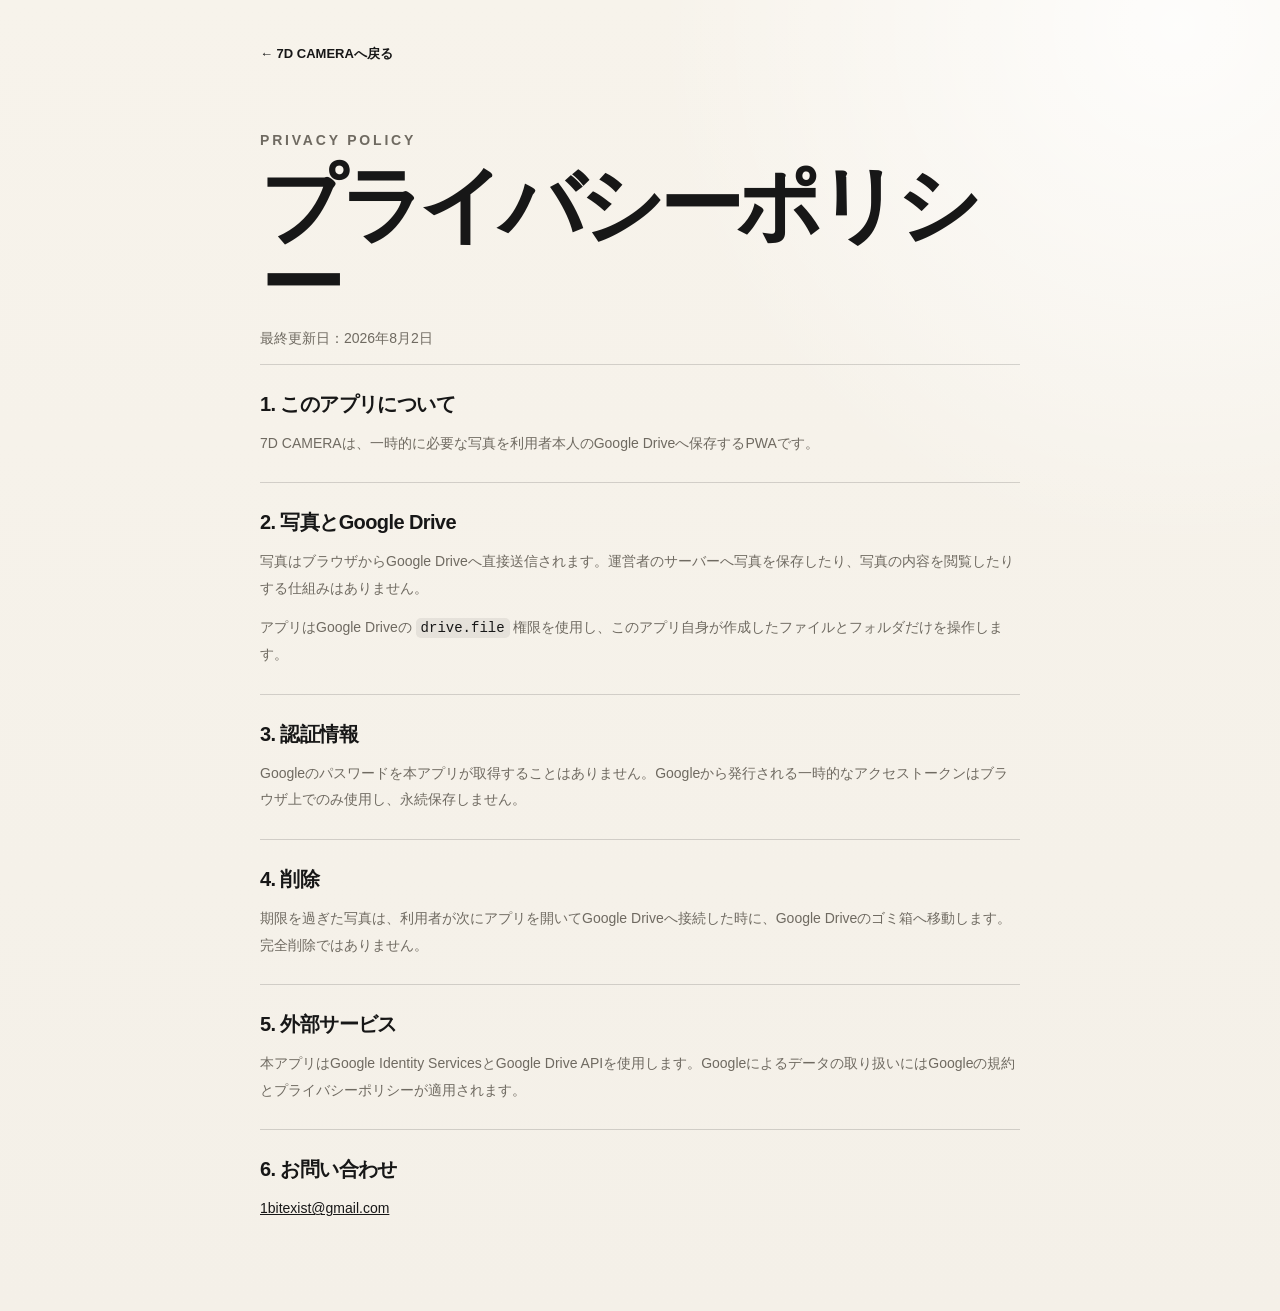
==== privacy.html @ 696d30a4 "Publish 7D CAMERA v0.2.3" ====
<!doctype html>
<html lang="ja">
<head>
  <meta charset="utf-8">
  <meta name="viewport" content="width=device-width, initial-scale=1">
  <meta name="theme-color" content="#f4f0e8">
  <title>プライバシーポリシー — 7D CAMERA</title>
  <link rel="stylesheet" href="styles.css">
</head>
<body class="legal-page">
  <main class="legal-shell">
    <a class="legal-back" href="./">← 7D CAMERAへ戻る</a>
    <p class="eyebrow">PRIVACY POLICY</p>
    <h1>プライバシーポリシー</h1>
    <p class="legal-updated">最終更新日：2026年8月2日</p>

    <section>
      <h2>1. このアプリについて</h2>
      <p>7D CAMERAは、一時的に必要な写真を利用者本人のGoogle Driveへ保存するPWAです。</p>
    </section>
    <section>
      <h2>2. 写真とGoogle Drive</h2>
      <p>写真はブラウザからGoogle Driveへ直接送信されます。運営者のサーバーへ写真を保存したり、写真の内容を閲覧したりする仕組みはありません。</p>
      <p>アプリはGoogle Driveの <code>drive.file</code> 権限を使用し、このアプリ自身が作成したファイルとフォルダだけを操作します。</p>
    </section>
    <section>
      <h2>3. 認証情報</h2>
      <p>Googleのパスワードを本アプリが取得することはありません。Googleから発行される一時的なアクセストークンはブラウザ上でのみ使用し、永続保存しません。</p>
    </section>
    <section>
      <h2>4. 削除</h2>
      <p>期限を過ぎた写真は、利用者が次にアプリを開いてGoogle Driveへ接続した時に、Google Driveのゴミ箱へ移動します。完全削除ではありません。</p>
    </section>
    <section>
      <h2>5. 外部サービス</h2>
      <p>本アプリはGoogle Identity ServicesとGoogle Drive APIを使用します。Googleによるデータの取り扱いにはGoogleの規約とプライバシーポリシーが適用されます。</p>
    </section>
    <section>
      <h2>6. お問い合わせ</h2>
      <p><a href="mailto:1bitexist@gmail.com">1bitexist@gmail.com</a></p>
    </section>
  </main>
</body>
</html>
---- styles.css ----
:root {
  color-scheme: light;
  --paper: #f4f0e8;
  --ink: #171717;
  --muted: #6f6a61;
  --line: rgba(23, 23, 23, 0.16);
  --panel: rgba(255, 255, 255, 0.42);
  --white: #fffef9;
  --danger: #9b2c24;
  --shadow: 0 18px 55px rgba(27, 24, 20, 0.11);
  --radius-lg: 28px;
  --radius-md: 18px;
  --safe-top: env(safe-area-inset-top, 0px);
  --safe-bottom: env(safe-area-inset-bottom, 0px);
  font-family: Inter, "Helvetica Neue", Arial, "Hiragino Kaku Gothic ProN", "Yu Gothic", sans-serif;
}

* { box-sizing: border-box; }

html { background: var(--paper); }

body {
  margin: 0;
  min-width: 320px;
  background:
    radial-gradient(circle at 92% 2%, rgba(255,255,255,.82), transparent 30%),
    linear-gradient(180deg, #f7f3eb 0%, var(--paper) 100%);
  color: var(--ink);
  min-height: 100vh;
}

button, input { font: inherit; }
button { color: inherit; }
button:focus-visible, a:focus-visible { outline: 3px solid var(--ink); outline-offset: 4px; }

.app-shell {
  width: min(100%, 1120px);
  margin: 0 auto;
  padding: calc(18px + var(--safe-top)) 22px calc(28px + var(--safe-bottom));
}

.topbar {
  display: flex;
  align-items: center;
  justify-content: space-between;
  gap: 18px;
  padding-bottom: 18px;
  border-bottom: 1px solid var(--line);
}

.brand {
  display: inline-flex;
  align-items: center;
  gap: 12px;
  color: inherit;
  text-decoration: none;
}

.brand-mark {
  display: grid;
  place-items: center;
  width: 48px;
  height: 48px;
  border: 2px solid var(--ink);
  border-radius: 50%;
  font-size: 18px;
  font-weight: 800;
  letter-spacing: -0.06em;
}

.brand-copy { display: grid; gap: 2px; }
.brand-copy strong { font-size: 15px; letter-spacing: .18em; }
.brand-copy small { color: var(--muted); font-size: 11px; letter-spacing: .04em; }

.connect-button {
  display: inline-flex;
  align-items: center;
  gap: 8px;
  min-height: 42px;
  padding: 0 14px;
  border: 1px solid var(--ink);
  border-radius: 999px;
  background: transparent;
  font-size: 13px;
  font-weight: 700;
  cursor: pointer;
}

.status-dot {
  width: 8px;
  height: 8px;
  border-radius: 50%;
  background: #a7a199;
}
.connect-button.connected .status-dot { background: #1f7a4f; }
.connect-button:disabled { opacity: .55; cursor: wait; }

.hero {
  display: grid;
  grid-template-columns: minmax(0, 1.45fr) minmax(220px, .55fr);
  grid-template-areas:
    "copy camera"
    "expiry camera";
  gap: 26px 42px;
  padding: clamp(48px, 8vw, 94px) 0 clamp(54px, 8vw, 90px);
}

.hero-copy { grid-area: copy; align-self: end; }
.eyebrow {
  margin: 0 0 13px;
  color: var(--muted);
  font-size: 11px;
  font-weight: 800;
  letter-spacing: .2em;
}

h1 {
  margin: 0;
  max-width: 760px;
  font-size: clamp(54px, 9.5vw, 126px);
  line-height: .91;
  letter-spacing: -.075em;
  font-weight: 780;
}

.hero-description {
  margin: 28px 0 0;
  color: var(--muted);
  font-size: clamp(14px, 1.8vw, 18px);
  line-height: 1.9;
}

.camera-button {
  grid-area: camera;
  align-self: center;
  justify-self: center;
  display: grid;
  justify-items: center;
  gap: 14px;
  border: 0;
  background: transparent;
  cursor: pointer;
}

.camera-ring {
  display: grid;
  place-items: center;
  width: clamp(184px, 26vw, 286px);
  aspect-ratio: 1;
  border: 2px solid var(--ink);
  border-radius: 50%;
  transition: transform .2s ease, background .2s ease;
}

.camera-lens {
  width: 72%;
  aspect-ratio: 1;
  border-radius: 50%;
  background: var(--ink);
  box-shadow: inset 0 0 0 2px var(--ink);
  transition: transform .2s ease, background .2s ease;
}
.camera-button:hover .camera-ring { transform: scale(1.025); background: rgba(255,255,255,.45); }
.camera-button:active .camera-lens { transform: scale(.92); }
.camera-button:disabled { opacity: .42; cursor: not-allowed; }
.camera-label { font-size: 13px; font-weight: 800; letter-spacing: .18em; }

.expiry-strip {
  grid-area: expiry;
  display: flex;
  align-items: center;
  gap: 18px;
  width: fit-content;
  padding-top: 22px;
  border-top: 1px solid var(--ink);
}
.expiry-strip > div { display: flex; align-items: baseline; gap: 4px; }
.expiry-number { font-size: 52px; line-height: .8; font-weight: 800; letter-spacing: -.08em; }
.expiry-unit { font-size: 11px; font-weight: 800; letter-spacing: .13em; }
.expiry-strip p { margin: 0; color: var(--muted); font-size: 12px; line-height: 1.55; }

.library {
  padding: 32px;
  border: 1px solid var(--line);
  border-radius: var(--radius-lg);
  background: var(--panel);
  backdrop-filter: blur(14px);
  box-shadow: var(--shadow);
}

.section-heading {
  display: flex;
  justify-content: space-between;
  align-items: end;
  gap: 18px;
  margin-bottom: 22px;
}
.section-heading h2 { margin: 0; font-size: clamp(28px, 4vw, 48px); letter-spacing: -.055em; }
.section-actions { display: flex; gap: 12px; }
.text-button {
  padding: 0 0 4px;
  border: 0;
  border-bottom: 1px solid currentColor;
  background: transparent;
  font-size: 12px;
  font-weight: 800;
  cursor: pointer;
}
.text-button:disabled { opacity: .35; cursor: not-allowed; }

.summary-bar {
  display: flex;
  justify-content: space-between;
  gap: 12px;
  margin-bottom: 18px;
  padding: 14px 0;
  border-top: 1px solid var(--line);
  border-bottom: 1px solid var(--line);
  color: var(--muted);
  font-size: 12px;
  font-weight: 700;
}

.empty-state {
  display: grid;
  place-items: center;
  min-height: 320px;
  text-align: center;
}
.empty-symbol {
  display: grid;
  place-items: center;
  width: 78px;
  height: 78px;
  margin-bottom: 20px;
  border: 1px solid var(--line);
  border-radius: 50%;
  color: var(--muted);
  font-size: 48px;
  font-weight: 200;
}
.empty-state p { margin: 0 0 8px; font-weight: 800; }
.empty-state small { max-width: 370px; color: var(--muted); line-height: 1.7; }

.photo-grid {
  display: grid;
  grid-template-columns: repeat(3, minmax(0, 1fr));
  gap: 24px 18px;
}

.photo-card { min-width: 0; }
.photo-frame {
  position: relative;
  overflow: hidden;
  aspect-ratio: 4 / 3;
  border-radius: var(--radius-md);
  background: #ddd8cf;
}
.photo-image { width: 100%; height: 100%; object-fit: cover; display: block; opacity: 0; transition: opacity .25s ease; }
.photo-image.loaded { opacity: 1; }
.photo-placeholder {
  position: absolute;
  inset: 0;
  background: linear-gradient(105deg, #ded9d0 20%, #ece8df 40%, #ded9d0 60%);
  background-size: 220% 100%;
  animation: shimmer 1.4s linear infinite;
}
.photo-image.loaded + .days-badge ~ .photo-placeholder { display: none; }
.days-badge {
  position: absolute;
  top: 12px;
  left: 12px;
  padding: 7px 10px;
  border-radius: 999px;
  background: rgba(19,19,19,.82);
  color: white;
  font-size: 11px;
  font-weight: 800;
  backdrop-filter: blur(8px);
}
.days-badge.urgent { background: rgba(142, 43, 34, .9); }
.photo-meta {
  display: flex;
  align-items: center;
  justify-content: space-between;
  gap: 12px;
  padding: 11px 3px 0;
}
.photo-date { color: var(--muted); font-size: 11px; }
.photo-actions { display: flex; align-items: center; gap: 10px; }
.keep-button, .trash-button {
  border: 0;
  background: transparent;
  font-size: 11px;
  font-weight: 850;
  letter-spacing: .08em;
  cursor: pointer;
}
.keep-button { padding: 4px 0; border-bottom: 1px solid currentColor; }
.trash-button { color: var(--muted); padding: 4px 0; }

.principle { padding: clamp(62px, 10vw, 110px) 0; text-align: center; }
.principle blockquote { margin: 0; font-size: clamp(28px, 5.3vw, 66px); line-height: 1.22; letter-spacing: -.055em; font-weight: 720; }

footer {
  display: flex;
  justify-content: space-between;
  padding-top: 16px;
  border-top: 1px solid var(--line);
  color: var(--muted);
  font-size: 10px;
  font-weight: 800;
  letter-spacing: .15em;
}

.capture-dialog, .confirm-dialog {
  width: min(calc(100% - 28px), 620px);
  max-height: calc(100vh - 28px);
  padding: 0;
  border: 0;
  border-radius: 26px;
  background: var(--white);
  color: var(--ink);
  box-shadow: 0 28px 90px rgba(0,0,0,.25);
}
.capture-dialog::backdrop, .confirm-dialog::backdrop { background: rgba(18,17,15,.62); backdrop-filter: blur(8px); }
.dialog-card { padding: 18px; }
.dialog-card.compact { padding: 30px; }
.dialog-image-wrap { position: relative; overflow: hidden; aspect-ratio: 4/3; border-radius: 18px; background: #ddd; }
.dialog-image-wrap img { width: 100%; height: 100%; object-fit: contain; background: #181818; }
.preview-badge { position: absolute; top: 14px; left: 14px; padding: 8px 11px; border-radius: 999px; background: rgba(255,255,255,.9); font-size: 11px; font-weight: 800; }
.dialog-copy { padding: 22px 4px 18px; }
.dialog-copy h2 { margin: 0 0 10px; font-size: 28px; letter-spacing: -.04em; }
.dialog-copy p:not(.eyebrow) { margin: 0; color: var(--muted); font-size: 13px; line-height: 1.7; }
.dialog-actions { display: grid; grid-template-columns: 1fr 1.3fr; gap: 10px; }
.dialog-actions button { min-height: 50px; border-radius: 999px; font-weight: 800; cursor: pointer; }
.secondary-button { border: 1px solid var(--line); background: transparent; }
.primary-button { border: 1px solid var(--ink); background: var(--ink); color: white; }
.danger-button { border: 1px solid var(--danger); background: var(--danger); color: white; }

.loading-overlay {
  position: fixed;
  inset: 0;
  z-index: 100;
  display: grid;
  place-content: center;
  justify-items: center;
  gap: 16px;
  background: rgba(244,240,232,.84);
  backdrop-filter: blur(12px);
}
.loading-overlay[hidden] { display: none; }
.loader { width: 42px; height: 42px; border: 3px solid rgba(23,23,23,.16); border-top-color: var(--ink); border-radius: 50%; animation: spin .8s linear infinite; }
.loading-overlay p { margin: 0; font-size: 13px; font-weight: 800; }

.toast {
  position: fixed;
  z-index: 120;
  left: 50%;
  bottom: calc(22px + var(--safe-bottom));
  transform: translate(-50%, 24px);
  max-width: calc(100% - 36px);
  padding: 12px 16px;
  border-radius: 999px;
  background: var(--ink);
  color: white;
  font-size: 12px;
  font-weight: 700;
  opacity: 0;
  pointer-events: none;
  transition: opacity .2s ease, transform .2s ease;
}
.toast.show { opacity: 1; transform: translate(-50%, 0); }

.visually-hidden {
  position: absolute !important;
  width: 1px !important;
  height: 1px !important;
  padding: 0 !important;
  margin: -1px !important;
  overflow: hidden !important;
  clip: rect(0, 0, 0, 0) !important;
  white-space: nowrap !important;
  border: 0 !important;
}

@keyframes shimmer { to { background-position-x: -220%; } }
@keyframes spin { to { transform: rotate(360deg); } }

@media (max-width: 820px) {
  .hero {
    grid-template-columns: 1fr;
    grid-template-areas: "copy" "camera" "expiry";
  }
  .camera-button { margin-top: 18px; }
  .camera-ring { width: min(58vw, 260px); }
  .expiry-strip { justify-self: center; }
  .photo-grid { grid-template-columns: repeat(2, minmax(0, 1fr)); }
}

@media (max-width: 560px) {
  .app-shell { padding-left: 14px; padding-right: 14px; }
  .brand-copy small { display: none; }
  .connect-button { padding: 0 12px; }
  .hero { padding-top: 44px; }
  h1 { font-size: clamp(52px, 17vw, 84px); }
  .hero-description br { display: none; }
  .library { padding: 22px 14px; border-radius: 22px; }
  .section-heading { align-items: start; }
  .section-actions { flex-direction: column; align-items: flex-end; }
  .photo-grid { gap: 18px 10px; }
  .photo-meta { align-items: flex-start; flex-direction: column; gap: 7px; }
  .photo-actions { width: 100%; justify-content: space-between; }
  .empty-state { min-height: 280px; padding: 0 20px; }
  .dialog-card { padding: 10px; }
  .dialog-card.compact { padding: 24px 18px; }
  .dialog-copy { padding-left: 8px; padding-right: 8px; }
}

@media (prefers-reduced-motion: reduce) {
  *, *::before, *::after { scroll-behavior: auto !important; animation-duration: .001ms !important; animation-iteration-count: 1 !important; transition-duration: .001ms !important; }
}

/* Public distribution additions */
.topbar-actions { display: flex; align-items: center; gap: 10px; }
.icon-text-button {
  min-height: 42px;
  padding: 0 13px;
  border: 1px solid var(--line);
  border-radius: 999px;
  background: rgba(255,255,255,.28);
  font-size: 12px;
  font-weight: 800;
  cursor: pointer;
}
.how-it-works {
  display: grid;
  grid-template-columns: repeat(3, 1fr);
  gap: 1px;
  margin: 0 0 26px;
  overflow: hidden;
  border: 1px solid var(--line);
  border-radius: 18px;
  background: var(--line);
}
.how-it-works > div {
  display: flex;
  align-items: center;
  gap: 12px;
  min-height: 72px;
  padding: 16px 20px;
  background: rgba(255,255,255,.46);
}
.how-it-works span {
  display: grid;
  place-items: center;
  flex: 0 0 auto;
  width: 30px;
  height: 30px;
  border: 1px solid var(--ink);
  border-radius: 50%;
  font-size: 11px;
  font-weight: 850;
}
.how-it-works p { margin: 0; font-size: 13px; font-weight: 800; }
footer nav { display: flex; gap: 16px; }
footer a { color: inherit; text-decoration: none; border-bottom: 1px solid transparent; }
footer a:hover { border-bottom-color: currentColor; }
footer b { font-weight: 800; }
.dialog-actions.single-action { grid-template-columns: 1fr; }

.legal-page { min-height: 100vh; }
.legal-shell {
  width: min(calc(100% - 36px), 760px);
  margin: 0 auto;
  padding: calc(44px + var(--safe-top)) 0 calc(64px + var(--safe-bottom));
}
.legal-back { display: inline-block; margin-bottom: 64px; color: var(--ink); font-size: 13px; font-weight: 800; text-decoration: none; }
.legal-shell h1 { max-width: none; font-size: clamp(46px, 9vw, 84px); line-height: .95; }
.legal-updated { margin: 20px 0 52px; color: var(--muted); font-size: 12px; }
.legal-shell section { padding: 26px 0; border-top: 1px solid var(--line); }
.legal-shell h2 { margin: 0 0 12px; font-size: 20px; letter-spacing: -.03em; }
.legal-shell p { margin: 0 0 12px; color: var(--muted); font-size: 14px; line-height: 1.9; }
.legal-shell p:last-child { margin-bottom: 0; }
.legal-shell a { color: var(--ink); }
.legal-shell code { padding: 2px 5px; border-radius: 5px; background: rgba(23,23,23,.07); color: var(--ink); }

@media (max-width: 560px) {
  .topbar { align-items: flex-start; }
  .topbar-actions { flex-direction: column-reverse; align-items: flex-end; gap: 7px; }
  .icon-text-button { min-height: 34px; padding: 0 10px; }
  .connect-button { min-height: 38px; }
  .how-it-works { grid-template-columns: 1fr; }
  .how-it-works > div { min-height: 58px; }
  footer { align-items: flex-start; gap: 18px; }
  footer nav { flex-direction: column; gap: 8px; text-align: right; }
}
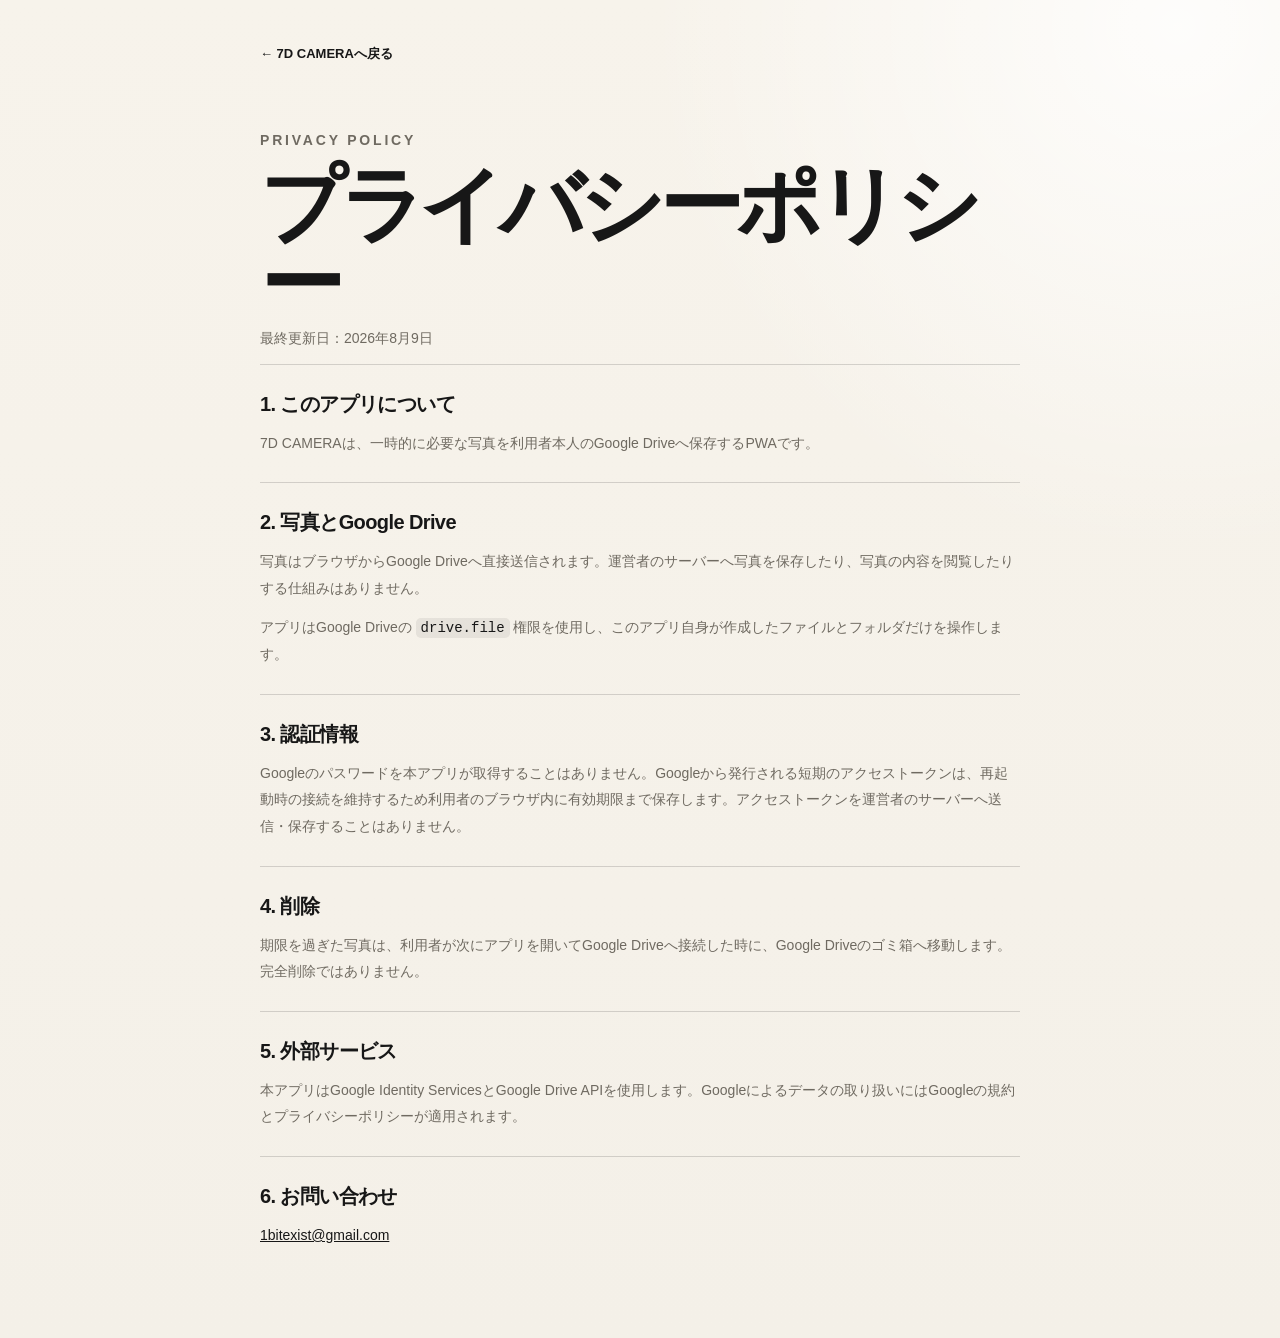
==== commit 0393fd0b: "Document browser-side token persistence" ====
--- a/privacy.html
+++ b/privacy.html
@@ -12,7 +12,7 @@
     <a class="legal-back" href="./">← 7D CAMERAへ戻る</a>
     <p class="eyebrow">PRIVACY POLICY</p>
     <h1>プライバシーポリシー</h1>
-    <p class="legal-updated">最終更新日：2026年8月2日</p>
+    <p class="legal-updated">最終更新日：2026年8月9日</p>
 
     <section>
       <h2>1. このアプリについて</h2>
@@ -25,7 +25,7 @@
     </section>
     <section>
       <h2>3. 認証情報</h2>
-      <p>Googleのパスワードを本アプリが取得することはありません。Googleから発行される一時的なアクセストークンはブラウザ上でのみ使用し、永続保存しません。</p>
+      <p>Googleのパスワードを本アプリが取得することはありません。Googleから発行される短期のアクセストークンは、再起動時の接続を維持するため利用者のブラウザ内に有効期限まで保存します。アクセストークンを運営者のサーバーへ送信・保存することはありません。</p>
     </section>
     <section>
       <h2>4. 削除</h2>
--- a/styles.css
+++ b/styles.css
@@ -121,6 +121,11 @@
   line-height: .91;
   letter-spacing: -.075em;
   font-weight: 780;
+}
+
+.headline-line {
+  display: block;
+  white-space: nowrap;
 }
 
 .hero-description {
@@ -403,7 +408,7 @@
   .brand-copy small { display: none; }
   .connect-button { padding: 0 12px; }
   .hero { padding-top: 44px; }
-  h1 { font-size: clamp(52px, 17vw, 84px); }
+  h1 { font-size: clamp(44px, 15.5vw, 84px); }
   .hero-description br { display: none; }
   .library { padding: 22px 14px; border-radius: 22px; }
   .section-heading { align-items: start; }
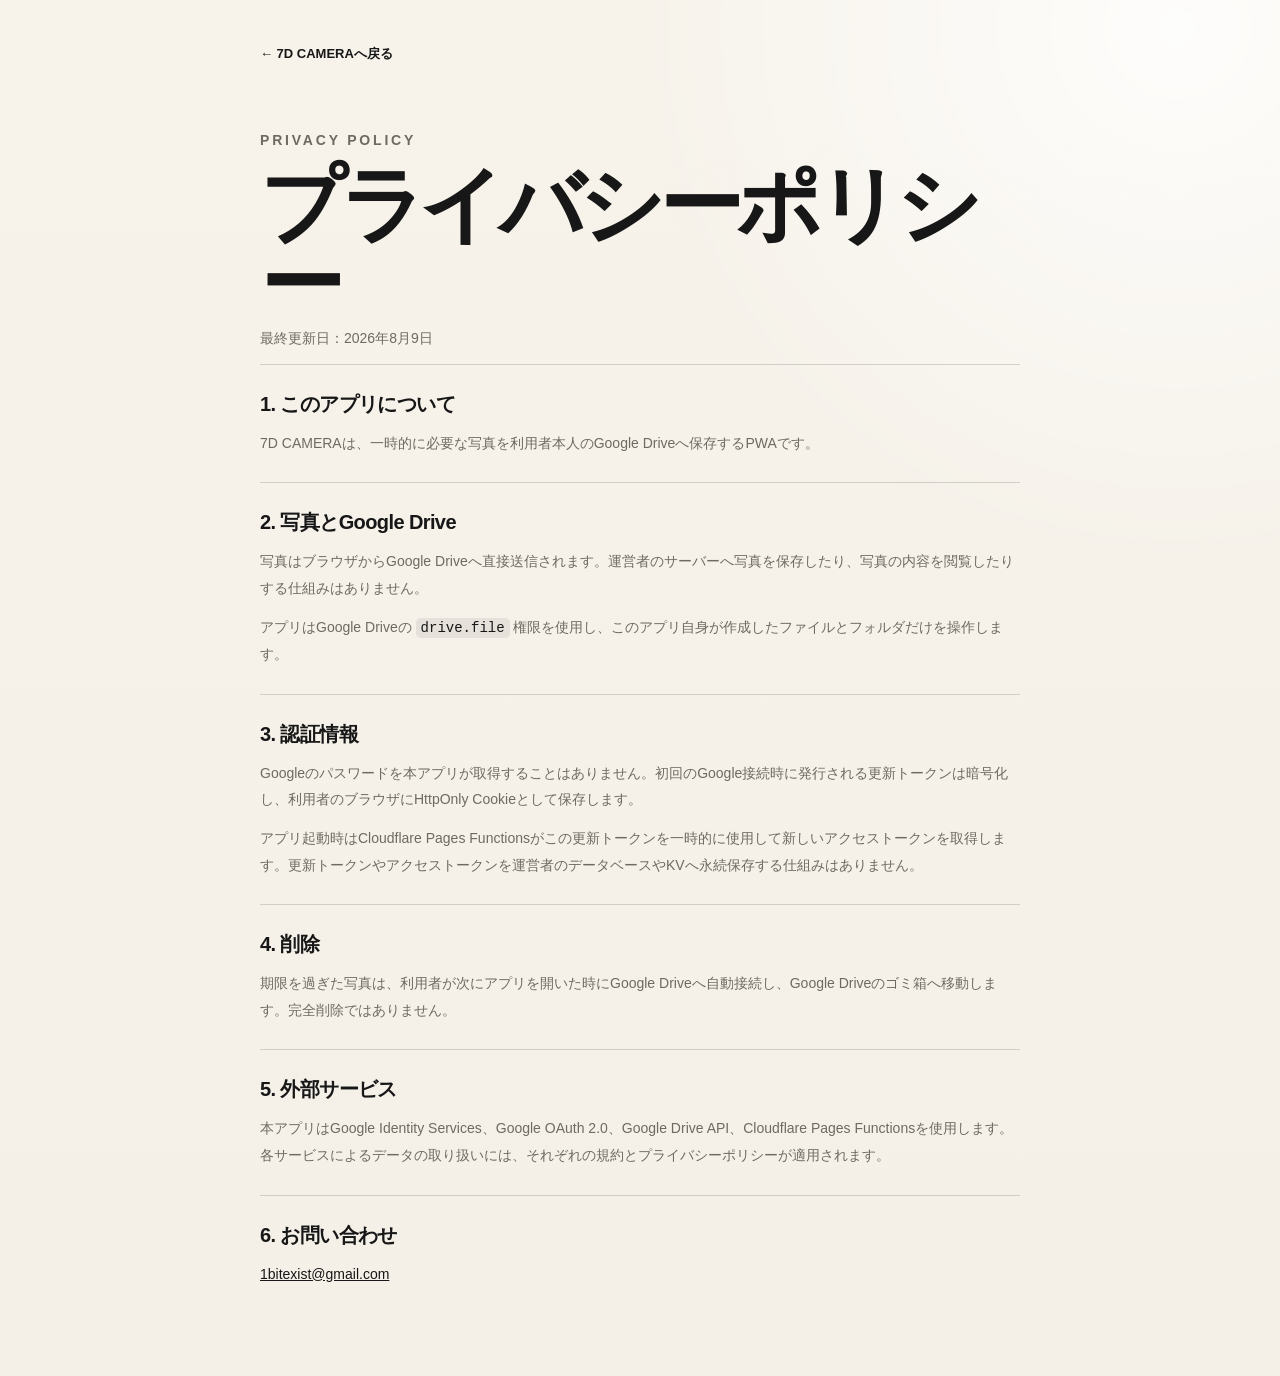
==== commit d9258d29: "Update privacy policy for persistent OAuth" ====
--- a/privacy.html
+++ b/privacy.html
@@ -25,15 +25,16 @@
     </section>
     <section>
       <h2>3. 認証情報</h2>
-      <p>Googleのパスワードを本アプリが取得することはありません。Googleから発行される短期のアクセストークンは、再起動時の接続を維持するため利用者のブラウザ内に有効期限まで保存します。アクセストークンを運営者のサーバーへ送信・保存することはありません。</p>
+      <p>Googleのパスワードを本アプリが取得することはありません。初回のGoogle接続時に発行される更新トークンは暗号化し、利用者のブラウザにHttpOnly Cookieとして保存します。</p>
+      <p>アプリ起動時はCloudflare Pages Functionsがこの更新トークンを一時的に使用して新しいアクセストークンを取得します。更新トークンやアクセストークンを運営者のデータベースやKVへ永続保存する仕組みはありません。</p>
     </section>
     <section>
       <h2>4. 削除</h2>
-      <p>期限を過ぎた写真は、利用者が次にアプリを開いてGoogle Driveへ接続した時に、Google Driveのゴミ箱へ移動します。完全削除ではありません。</p>
+      <p>期限を過ぎた写真は、利用者が次にアプリを開いた時にGoogle Driveへ自動接続し、Google Driveのゴミ箱へ移動します。完全削除ではありません。</p>
     </section>
     <section>
       <h2>5. 外部サービス</h2>
-      <p>本アプリはGoogle Identity ServicesとGoogle Drive APIを使用します。Googleによるデータの取り扱いにはGoogleの規約とプライバシーポリシーが適用されます。</p>
+      <p>本アプリはGoogle Identity Services、Google OAuth 2.0、Google Drive API、Cloudflare Pages Functionsを使用します。各サービスによるデータの取り扱いには、それぞれの規約とプライバシーポリシーが適用されます。</p>
     </section>
     <section>
       <h2>6. お問い合わせ</h2>
